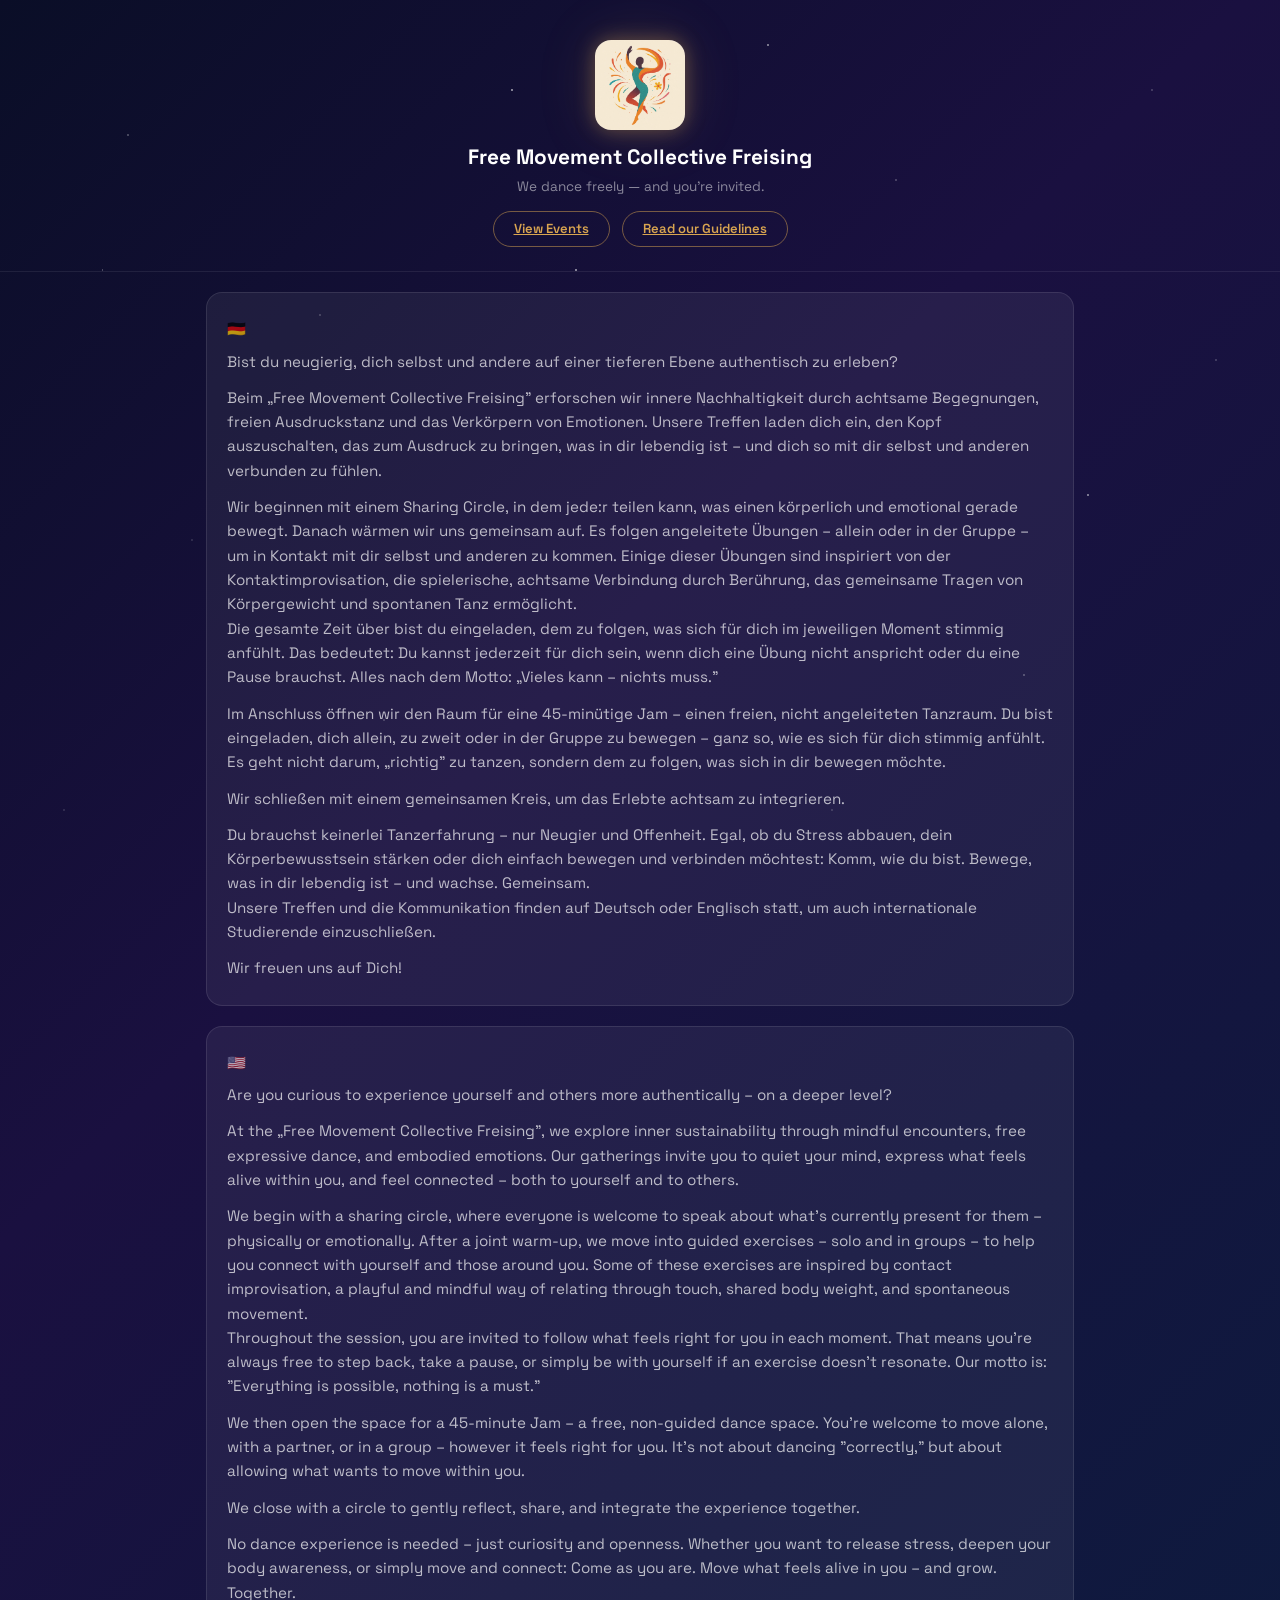
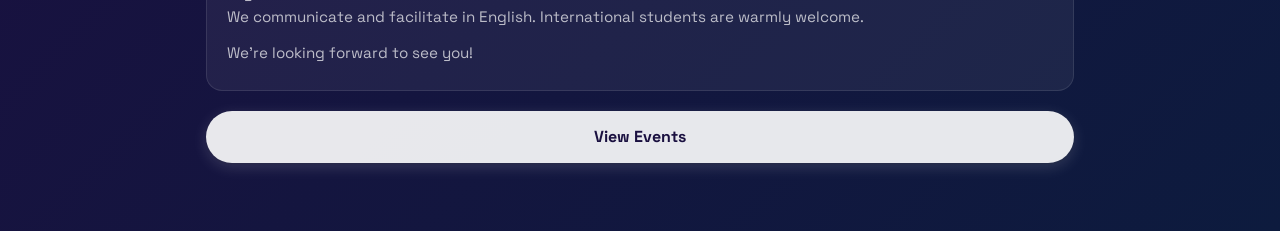
==== details/index.html @ 68a17338 "Restored that /events is the calender and /events/details" ====
<!DOCTYPE html>
<html lang="en">
<head>
  <meta charset="UTF-8">
  <meta name="viewport" content="width=device-width, initial-scale=1.0">
  <title>Free Movement Collective Freising</title>
  <link rel="preconnect" href="https://fonts.googleapis.com">
  <link rel="preconnect" href="https://fonts.gstatic.com" crossorigin>
  <link href="https://fonts.googleapis.com/css2?family=Space+Grotesk:wght@400;500;600;700&display=swap" rel="stylesheet">
  <link rel="stylesheet" href="../css/style.css">
</head>
<body>

  <header>
    <img src="../FMLogo.jpg" alt="Free Movement Collective Logo" class="logo">
    <h1>Free Movement Collective Freising</h1>
    <p class="subtitle">We dance freely — and you're invited.</p>
    <div class="header-buttons">
      <a href="../" class="guidelines-btn">View Events</a>
      <a href="../guidelines.html" class="guidelines-btn">Read our Guidelines</a>
    </div>
  </header>

  <main>
    <section class="home-intro">
      <p class="home-flag">🇩🇪</p>
      <p>Bist du neugierig, dich selbst und andere auf einer tieferen Ebene authentisch zu erleben?</p>
      <p>Beim „Free Movement Collective Freising" erforschen wir innere Nachhaltigkeit durch achtsame Begegnungen, freien Ausdruckstanz und das Verkörpern von Emotionen. Unsere Treffen laden dich ein, den Kopf auszuschalten, das zum Ausdruck zu bringen, was in dir lebendig ist – und dich so mit dir selbst und anderen verbunden zu fühlen.</p>
      <p>Wir beginnen mit einem Sharing Circle, in dem jede:r teilen kann, was einen körperlich und emotional gerade bewegt. Danach wärmen wir uns gemeinsam auf. Es folgen angeleitete Übungen – allein oder in der Gruppe – um in Kontakt mit dir selbst und anderen zu kommen. Einige dieser Übungen sind inspiriert von der Kontaktimprovisation, die spielerische, achtsame Verbindung durch Berührung, das gemeinsame Tragen von Körpergewicht und spontanen Tanz ermöglicht.<br>
      Die gesamte Zeit über bist du eingeladen, dem zu folgen, was sich für dich im jeweiligen Moment stimmig anfühlt. Das bedeutet: Du kannst jederzeit für dich sein, wenn dich eine Übung nicht anspricht oder du eine Pause brauchst. Alles nach dem Motto: „Vieles kann – nichts muss."</p>
      <p>Im Anschluss öffnen wir den Raum für eine 45-minütige Jam – einen freien, nicht angeleiteten Tanzraum. Du bist eingeladen, dich allein, zu zweit oder in der Gruppe zu bewegen – ganz so, wie es sich für dich stimmig anfühlt. Es geht nicht darum, „richtig" zu tanzen, sondern dem zu folgen, was sich in dir bewegen möchte.</p>
      <p>Wir schließen mit einem gemeinsamen Kreis, um das Erlebte achtsam zu integrieren.</p>
      <p>Du brauchst keinerlei Tanzerfahrung – nur Neugier und Offenheit. Egal, ob du Stress abbauen, dein Körperbewusstsein stärken oder dich einfach bewegen und verbinden möchtest: Komm, wie du bist. Bewege, was in dir lebendig ist – und wachse. Gemeinsam.<br>
      Unsere Treffen und die Kommunikation finden auf Deutsch oder Englisch statt, um auch internationale Studierende einzuschließen.</p>
      <p>Wir freuen uns auf Dich!</p>
    </section>

    <section class="home-intro">
      <p class="home-flag">🇺🇸</p>
      <p>Are you curious to experience yourself and others more authentically – on a deeper level?</p>
      <p>At the „Free Movement Collective Freising", we explore inner sustainability through mindful encounters, free expressive dance, and embodied emotions. Our gatherings invite you to quiet your mind, express what feels alive within you, and feel connected – both to yourself and to others.</p>
      <p>We begin with a sharing circle, where everyone is welcome to speak about what's currently present for them – physically or emotionally. After a joint warm-up, we move into guided exercises – solo and in groups – to help you connect with yourself and those around you. Some of these exercises are inspired by contact improvisation, a playful and mindful way of relating through touch, shared body weight, and spontaneous movement.<br>
      Throughout the session, you are invited to follow what feels right for you in each moment. That means you're always free to step back, take a pause, or simply be with yourself if an exercise doesn't resonate. Our motto is: "Everything is possible, nothing is a must."</p>
      <p>We then open the space for a 45-minute Jam – a free, non-guided dance space. You're welcome to move alone, with a partner, or in a group – however it feels right for you. It's not about dancing "correctly," but about allowing what wants to move within you.</p>
      <p>We close with a circle to gently reflect, share, and integrate the experience together.</p>
      <p>No dance experience is needed – just curiosity and openness. Whether you want to release stress, deepen your body awareness, or simply move and connect: Come as you are. Move what feels alive in you – and grow. Together.<br>
      We communicate and facilitate in English. International students are warmly welcome.</p>
      <p>We're looking forward to see you!</p>
    </section>

    <div class="action-buttons">
      <a href="../" class="action-btn">
        View Events
      </a>
    </div>
  </main>

</body>
</html>
---- css/style.css ----
/* ── Reset ── */
*, *::before, *::after { box-sizing: border-box; margin: 0; padding: 0; }

/* ── Animations ── */
@keyframes twinkle {
  0%, 100% { opacity: 0.3; }
  50% { opacity: 1; }
}

@keyframes float {
  0%, 100% { transform: translateY(0); }
  50% { transform: translateY(-4px); }
}

@keyframes fadeIn {
  from { opacity: 0; transform: translateY(12px); }
  to { opacity: 1; transform: translateY(0); }
}

@keyframes glowPulse {
  0%, 100% { opacity: 0.5; }
  50% { opacity: 0.8; }
}

/* ── Base ── */
body {
  font-family: 'Space Grotesk', system-ui, -apple-system, sans-serif;
  background: linear-gradient(135deg, #0a0e27 0%, #1a1040 40%, #0d1b3e 100%);
  color: #e0e0e0;
  line-height: 1.5;
  min-height: 100vh;
  position: relative;
  overflow-x: hidden;
}

/* ── Stars ── */
body::before {
  content: '';
  position: fixed;
  top: 0; left: 0;
  width: 100%; height: 100%;
  pointer-events: none;
  z-index: 0;
  background:
    radial-gradient(1px 1px at 10% 15%, rgba(255,255,255,0.8), transparent),
    radial-gradient(1px 1px at 25% 35%, rgba(255,255,255,0.6), transparent),
    radial-gradient(1.5px 1.5px at 40% 10%, rgba(255,255,255,0.9), transparent),
    radial-gradient(1px 1px at 55% 45%, rgba(255,255,255,0.5), transparent),
    radial-gradient(1px 1px at 70% 20%, rgba(255,255,255,0.7), transparent),
    radial-gradient(1.5px 1.5px at 85% 55%, rgba(255,255,255,0.8), transparent),
    radial-gradient(1px 1px at 15% 60%, rgba(255,255,255,0.4), transparent),
    radial-gradient(1px 1px at 30% 80%, rgba(255,255,255,0.6), transparent),
    radial-gradient(1.5px 1.5px at 50% 70%, rgba(255,255,255,0.7), transparent),
    radial-gradient(1px 1px at 65% 90%, rgba(255,255,255,0.5), transparent),
    radial-gradient(1px 1px at 80% 75%, rgba(255,255,255,0.8), transparent),
    radial-gradient(1px 1px at 95% 40%, rgba(255,255,255,0.6), transparent),
    radial-gradient(1px 1px at 5% 90%, rgba(255,255,255,0.4), transparent),
    radial-gradient(1.5px 1.5px at 45% 30%, rgba(255,255,255,0.9), transparent),
    radial-gradient(1px 1px at 75% 50%, rgba(255,255,255,0.5), transparent),
    radial-gradient(1px 1px at 20% 50%, rgba(255,255,255,0.7), transparent),
    radial-gradient(1px 1px at 90% 10%, rgba(255,255,255,0.6), transparent),
    radial-gradient(1px 1px at 35% 95%, rgba(255,255,255,0.4), transparent),
    radial-gradient(1.5px 1.5px at 60% 5%, rgba(255,255,255,0.8), transparent),
    radial-gradient(1px 1px at 8% 30%, rgba(255,255,255,0.5), transparent);
  animation: twinkle 4s ease-in-out infinite alternate;
}

/* ── Header ── */
header {
  text-align: center;
  padding: 2.5rem 1rem 1.5rem;
  background: transparent;
  border-bottom: 1px solid rgba(255,255,255,0.08);
  position: relative;
  z-index: 1;
  animation: fadeIn 0.8s ease-out;
}

.logo {
  width: 90px;
  height: 90px;
  object-fit: cover;
  border-radius: 16px;
  margin-bottom: 0.75rem;
  display: block;
  margin-left: auto;
  margin-right: auto;
  box-shadow:
    0 0 20px rgba(217, 165, 80, 0.4),
    0 0 60px rgba(217, 165, 80, 0.15);
  animation: glowPulse 3s ease-in-out infinite;
}

header h1 {
  font-size: 1.3rem;
  font-weight: 700;
  color: #fff;
  margin-bottom: 0.25rem;
}

.subtitle {
  font-size: 0.85rem;
  color: rgba(255,255,255,0.5);
}

/* ── Layout ── */
main {
  max-width: 900px;
  margin: 0 auto;
  padding: 1.25rem 1rem 3rem;
  position: relative;
  z-index: 1;
  animation: fadeIn 0.8s ease-out 0.2s both;
}

/* ── Calendar section ── */
.calendar-section {
  display: flex;
  flex-direction: column;
  gap: 1.25rem;
}

/* Grid card — glassmorphism */
.cal-grid-wrapper {
  background: rgba(255, 255, 255, 0.06);
  border: 1px solid rgba(255, 255, 255, 0.1);
  border-radius: 16px;
  padding: 1.25rem;
  backdrop-filter: blur(12px);
  -webkit-backdrop-filter: blur(12px);
}

.cal-grid-header {
  display: flex;
  align-items: center;
  justify-content: space-between;
  margin-bottom: 1rem;
}

.cal-month-label {
  font-size: 1rem;
  font-weight: 700;
  color: #fff;
}

.cal-nav-btn {
  background: rgba(255, 255, 255, 0.08);
  border: 1px solid rgba(255, 255, 255, 0.12);
  border-radius: 8px;
  width: 34px;
  height: 34px;
  font-size: 1.4rem;
  line-height: 1;
  cursor: pointer;
  color: rgba(255, 255, 255, 0.7);
  display: flex;
  align-items: center;
  justify-content: center;
  transition: background 0.2s, border-color 0.2s;
}

.cal-nav-btn:hover {
  background: rgba(255, 255, 255, 0.15);
  border-color: rgba(217, 165, 80, 0.5);
  color: #fff;
}

.cal-today-btn {
  margin-left: 0.35rem;
  padding: 0 0.75rem;
  height: 34px;
  background: rgba(255, 255, 255, 0.08);
  border: 1px solid rgba(255, 255, 255, 0.12);
  border-radius: 8px;
  font-size: 0.78rem;
  font-weight: 600;
  color: rgba(255, 255, 255, 0.7);
  cursor: pointer;
  transition: background 0.2s, border-color 0.2s;
}

.cal-today-btn:hover {
  background: rgba(255, 255, 255, 0.15);
  border-color: rgba(217, 165, 80, 0.5);
}

/* Weekday headers */
.cal-weekdays {
  display: grid;
  grid-template-columns: repeat(7, 1fr);
  margin-bottom: 0.3rem;
}

.cal-weekdays span {
  text-align: center;
  font-size: 0.7rem;
  font-weight: 600;
  color: rgba(255, 255, 255, 0.35);
  text-transform: uppercase;
  letter-spacing: 0.04em;
  padding-bottom: 0.4rem;
}

/* Day cells */
.cal-days {
  display: grid;
  grid-template-columns: repeat(7, 1fr);
  gap: 3px;
}

.cal-day {
  display: flex;
  flex-direction: column;
  align-items: center;
  justify-content: center;
  aspect-ratio: 1;
  border-radius: 8px;
  gap: 3px;
  transition: background 0.15s;
}

.cal-day-num {
  font-size: 0.82rem;
  font-weight: 500;
  color: rgba(255, 255, 255, 0.8);
  line-height: 1;
}

.cal-day--past .cal-day-num {
  color: rgba(255, 255, 255, 0.25);
}

.cal-day--today {
  background: rgba(217, 165, 80, 0.85);
  box-shadow: 0 0 12px rgba(217, 165, 80, 0.4);
}

.cal-day--today .cal-day-num {
  color: #fff;
  font-weight: 700;
}

/* Future event days — amber glow */
.cal-day--has-event:not(.cal-day--today):not(.cal-day--past) {
  background: rgba(217, 165, 80, 0.2);
  border: 1px solid rgba(217, 165, 80, 0.3);
  cursor: pointer;
}

.cal-day--has-event:not(.cal-day--today):not(.cal-day--past):hover {
  background: rgba(217, 165, 80, 0.35);
}

/* Past event days */
.cal-day--past.cal-day--has-event {
  background: rgba(255, 255, 255, 0.04);
  cursor: pointer;
}

.cal-day--past.cal-day--has-event:hover {
  background: rgba(255, 255, 255, 0.08);
}

.cal-day--past .cal-dot {
  background: rgba(255, 255, 255, 0.2);
}

.cal-dot {
  width: 5px;
  height: 5px;
  border-radius: 50%;
  background: #d9a550;
  flex-shrink: 0;
}

.cal-day--today .cal-dot {
  background: #ffe4a8;
}

/* Events list card — glassmorphism */
.cal-events-wrapper {
  background: rgba(255, 255, 255, 0.06);
  border: 1px solid rgba(255, 255, 255, 0.1);
  border-radius: 16px;
  padding: 1.5rem 1.25rem 1.75rem;
  position: relative;
  max-height: 560px;
  overflow-x: hidden;
  overflow-y: auto;
  scroll-behavior: smooth;
  backdrop-filter: blur(12px);
  -webkit-backdrop-filter: blur(12px);
}

/* Thin subtle scrollbar */
.cal-events-wrapper::-webkit-scrollbar { width: 4px; }
.cal-events-wrapper::-webkit-scrollbar-track { background: transparent; }
.cal-events-wrapper::-webkit-scrollbar-thumb { background: rgba(217, 165, 80, 0.3); border-radius: 2px; }

.cal-events-heading {
  font-size: 1rem;
  font-weight: 700;
  color: #fff;
  margin-bottom: 1.25rem;
}

.cal-group-heading {
  font-size: 0.7rem;
  font-weight: 700;
  text-transform: uppercase;
  letter-spacing: 0.07em;
  color: rgba(255, 255, 255, 0.3);
  margin: 1.5rem 0 0.6rem;
}

/* Remove extra top margin from first group */
.cal-group-heading:first-child { margin-top: 0; }

/* Past / upcoming divider */
.cal-divider {
  display: flex;
  align-items: center;
  gap: 0.6rem;
  margin: 1rem 0;
  font-size: 0.68rem;
  font-weight: 700;
  text-transform: uppercase;
  letter-spacing: 0.07em;
  color: #d9a550;
}

.cal-divider::before,
.cal-divider::after {
  content: '';
  flex: 1;
  height: 1px;
  background: rgba(217, 165, 80, 0.2);
}

/* Hidden when there are no past events */
.cal-divider--hidden {
  display: none;
}

/* Event cards */
.event-card {
  display: flex;
  gap: 1rem;
  padding: 0.9rem 0;
  border-bottom: 1px solid rgba(255, 255, 255, 0.06);
}

.event-card:last-child { border-bottom: none; }

.event-badge {
  flex-shrink: 0;
  width: 50px;
  display: flex;
  flex-direction: column;
  align-items: center;
  background: rgba(217, 165, 80, 0.2);
  border: 1px solid rgba(217, 165, 80, 0.3);
  border-radius: 10px;
  padding: 0.45rem 0.25rem;
  color: #fff;
}

.event-badge-day {
  font-size: 1.35rem;
  font-weight: 700;
  line-height: 1;
  color: #ffe4a8;
}

.event-badge-month {
  font-size: 0.62rem;
  font-weight: 600;
  text-transform: uppercase;
  letter-spacing: 0.04em;
  color: rgba(255, 228, 168, 0.7);
  line-height: 1.6;
}

.event-badge-weekday {
  font-size: 0.58rem;
  color: rgba(255, 255, 255, 0.5);
  text-transform: uppercase;
  letter-spacing: 0.03em;
}

.event-info {
  flex: 1;
  min-width: 0;
  overflow-wrap: break-word;
  word-break: break-word;
}

.event-title {
  font-size: 0.95rem;
  font-weight: 700;
  color: #fff;
  margin-bottom: 0.3rem;
}

.event-meta {
  font-size: 0.8rem;
  color: rgba(255, 255, 255, 0.5);
  margin-bottom: 0.15rem;
  display: flex;
  align-items: baseline;
  gap: 0.3rem;
}

.event-icon { font-size: 0.75rem; }

.event-location-link {
  color: rgba(255, 255, 255, 0.5);
  text-decoration: underline;
  text-decoration-color: rgba(255, 255, 255, 0.2);
  text-underline-offset: 2px;
}

.event-location-link:hover {
  color: #d9a550;
  text-decoration-color: #d9a550;
}

.event-meta--organizers { color: rgba(255, 255, 255, 0.4); }

.event-desc {
  font-size: 0.78rem;
  color: rgba(255, 255, 255, 0.45);
  margin-top: 0.4rem;
  line-height: 1.55;
}

.event-bring {
  font-size: 0.78rem;
  color: rgba(255, 255, 255, 0.45);
  margin-top: 0.4rem;
  line-height: 1.55;
}

.event-bring-label {
  font-weight: 600;
  color: rgba(255, 255, 255, 0.7);
}

/* Multi-day badge styles */
.event-badge-day-range {
  font-size: 0.95rem;
  font-weight: 700;
  line-height: 1;
  color: #ffe4a8;
}

.event-badge-range {
  font-size: 0.58rem;
  font-weight: 600;
  color: rgba(255, 228, 168, 0.6);
  line-height: 1.5;
  text-align: center;
}

.event-badge-range-arrow {
  font-size: 0.65rem;
  color: rgba(255, 255, 255, 0.4);
  line-height: 1;
}

.event-register-btn {
  display: inline-block;
  margin-top: 0.6rem;
  padding: 0.35rem 1rem;
  background: rgba(217, 165, 80, 0.25);
  color: #ffe4a8;
  border: 1px solid rgba(217, 165, 80, 0.4);
  border-radius: 999px;
  font-size: 0.78rem;
  font-weight: 600;
  text-decoration: none;
  transition: background 0.2s, border-color 0.2s;
}

.event-register-btn:hover {
  background: rgba(217, 165, 80, 0.4);
  border-color: rgba(217, 165, 80, 0.6);
}

.event-register-btn--disabled {
  background: rgba(255, 255, 255, 0.05);
  color: rgba(255, 255, 255, 0.25);
  border-color: rgba(255, 255, 255, 0.1);
  cursor: default;
  pointer-events: none;
}

/* State messages */
.cal-empty, .cal-loading {
  font-size: 0.88rem;
  color: rgba(255, 255, 255, 0.35);
  padding: 0.5rem 0;
}

.cal-error {
  font-size: 0.88rem;
  color: #f87171;
  padding: 0.5rem 0;
}

/* ── Action buttons (cloud style) ── */
.action-buttons {
  display: flex;
  gap: 1rem;
  margin-bottom: 1.25rem;
}

.action-btn {
  flex: 1;
  display: inline-block;
  padding: 0.9rem 1.5rem;
  background: rgba(255, 255, 255, 0.9);
  color: #1a1040;
  border: none;
  border-radius: 50px;
  font-size: 1rem;
  font-weight: 700;
  text-align: center;
  text-decoration: none;
  cursor: pointer;
  box-shadow:
    0 4px 15px rgba(255, 255, 255, 0.15),
    0 1px 3px rgba(0, 0, 0, 0.2);
  transition: transform 0.25s, box-shadow 0.25s, background 0.25s;
  animation: float 4s ease-in-out infinite;
}

.action-btn:nth-child(2) {
  animation-delay: -1s;
}

.action-btn:hover:not([disabled]) {
  background: #fff;
  transform: translateY(-3px) scale(1.02);
  box-shadow:
    0 8px 25px rgba(217, 165, 80, 0.25),
    0 2px 6px rgba(0, 0, 0, 0.2);
}

.action-btn[disabled] {
  opacity: 0.4;
  cursor: not-allowed;
}

/* ── Header buttons ── */
.header-buttons {
  display: flex;
  gap: 0.75rem;
  justify-content: center;
  margin-top: 0.85rem;
}

.guidelines-btn {
  display: inline-block;
  padding: 0.45rem 1.25rem;
  border: 1.5px solid rgba(217, 165, 80, 0.5);
  background: transparent;
  border-radius: 999px;
  cursor: pointer;
  font-size: 0.82rem;
  font-weight: 600;
  color: #d9a550;
  transition: background 0.2s, color 0.2s, border-color 0.2s, box-shadow 0.2s;
}

.guidelines-btn:hover {
  background: rgba(217, 165, 80, 0.15);
  border-color: #d9a550;
  color: #ffe4a8;
  box-shadow: 0 0 15px rgba(217, 165, 80, 0.2);
}

/* ── Guidelines page ── */
.guidelines-page {
  background: rgba(255, 255, 255, 0.06);
  border: 1px solid rgba(255, 255, 255, 0.1);
  border-radius: 16px;
  padding: 2rem 1.75rem 2.5rem;
  backdrop-filter: blur(12px);
  -webkit-backdrop-filter: blur(12px);
}

.guidelines-body h1 {
  font-size: 1.3rem;
  font-weight: 700;
  margin-bottom: 0.25rem;
  color: #fff;
}

.guidelines-body > p:first-of-type {
  color: rgba(255, 255, 255, 0.5);
  font-size: 0.82rem;
  margin-bottom: 1rem;
}

.guidelines-body h2 {
  font-size: 1rem;
  font-weight: 700;
  margin: 1.5rem 0 0.5rem;
  color: #fff;
}

.guidelines-body p {
  font-size: 0.88rem;
  color: rgba(255, 255, 255, 0.65);
  margin-bottom: 0.6rem;
}

.guidelines-body ul, .guidelines-body ol {
  padding-left: 1.25rem;
  margin-bottom: 0.6rem;
}

.guidelines-body li {
  font-size: 0.88rem;
  color: rgba(255, 255, 255, 0.65);
  margin-bottom: 0.35rem;
}

.guidelines-body strong { color: #fff; }

.guidelines-body a { color: #d9a550; }
.guidelines-body a:hover { color: #ffe4a8; }

.guidelines-body hr {
  border: none;
  border-top: 1px solid rgba(255, 255, 255, 0.1);
  margin: 1.25rem 0;
}

/* ── Home intro ── */
.home-intro {
  background: rgba(255, 255, 255, 0.06);
  border: 1px solid rgba(255, 255, 255, 0.1);
  border-radius: 16px;
  padding: 1.5rem 1.25rem;
  margin-bottom: 1.25rem;
  backdrop-filter: blur(12px);
  -webkit-backdrop-filter: blur(12px);
}

.home-intro p {
  font-size: 0.95rem;
  color: rgba(255, 255, 255, 0.7);
  margin-bottom: 0.75rem;
  line-height: 1.6;
}

.home-intro p:last-child {
  margin-bottom: 0;
}

.home-flag {
  font-size: 1.5rem;
  margin-bottom: 0.5rem !important;
}

/* ── Responsive ── */
@media (max-width: 600px) {
  header h1 { font-size: 1.1rem; }
  .cal-day-num { font-size: 0.75rem; }
  .event-badge { width: 44px; }
  .event-badge-day { font-size: 1.1rem; }
  .event-title { font-size: 0.88rem; }
  .cal-events-wrapper { max-height: 420px; }
  .action-btn { font-size: 0.9rem; padding: 0.8rem 1.2rem; }
}
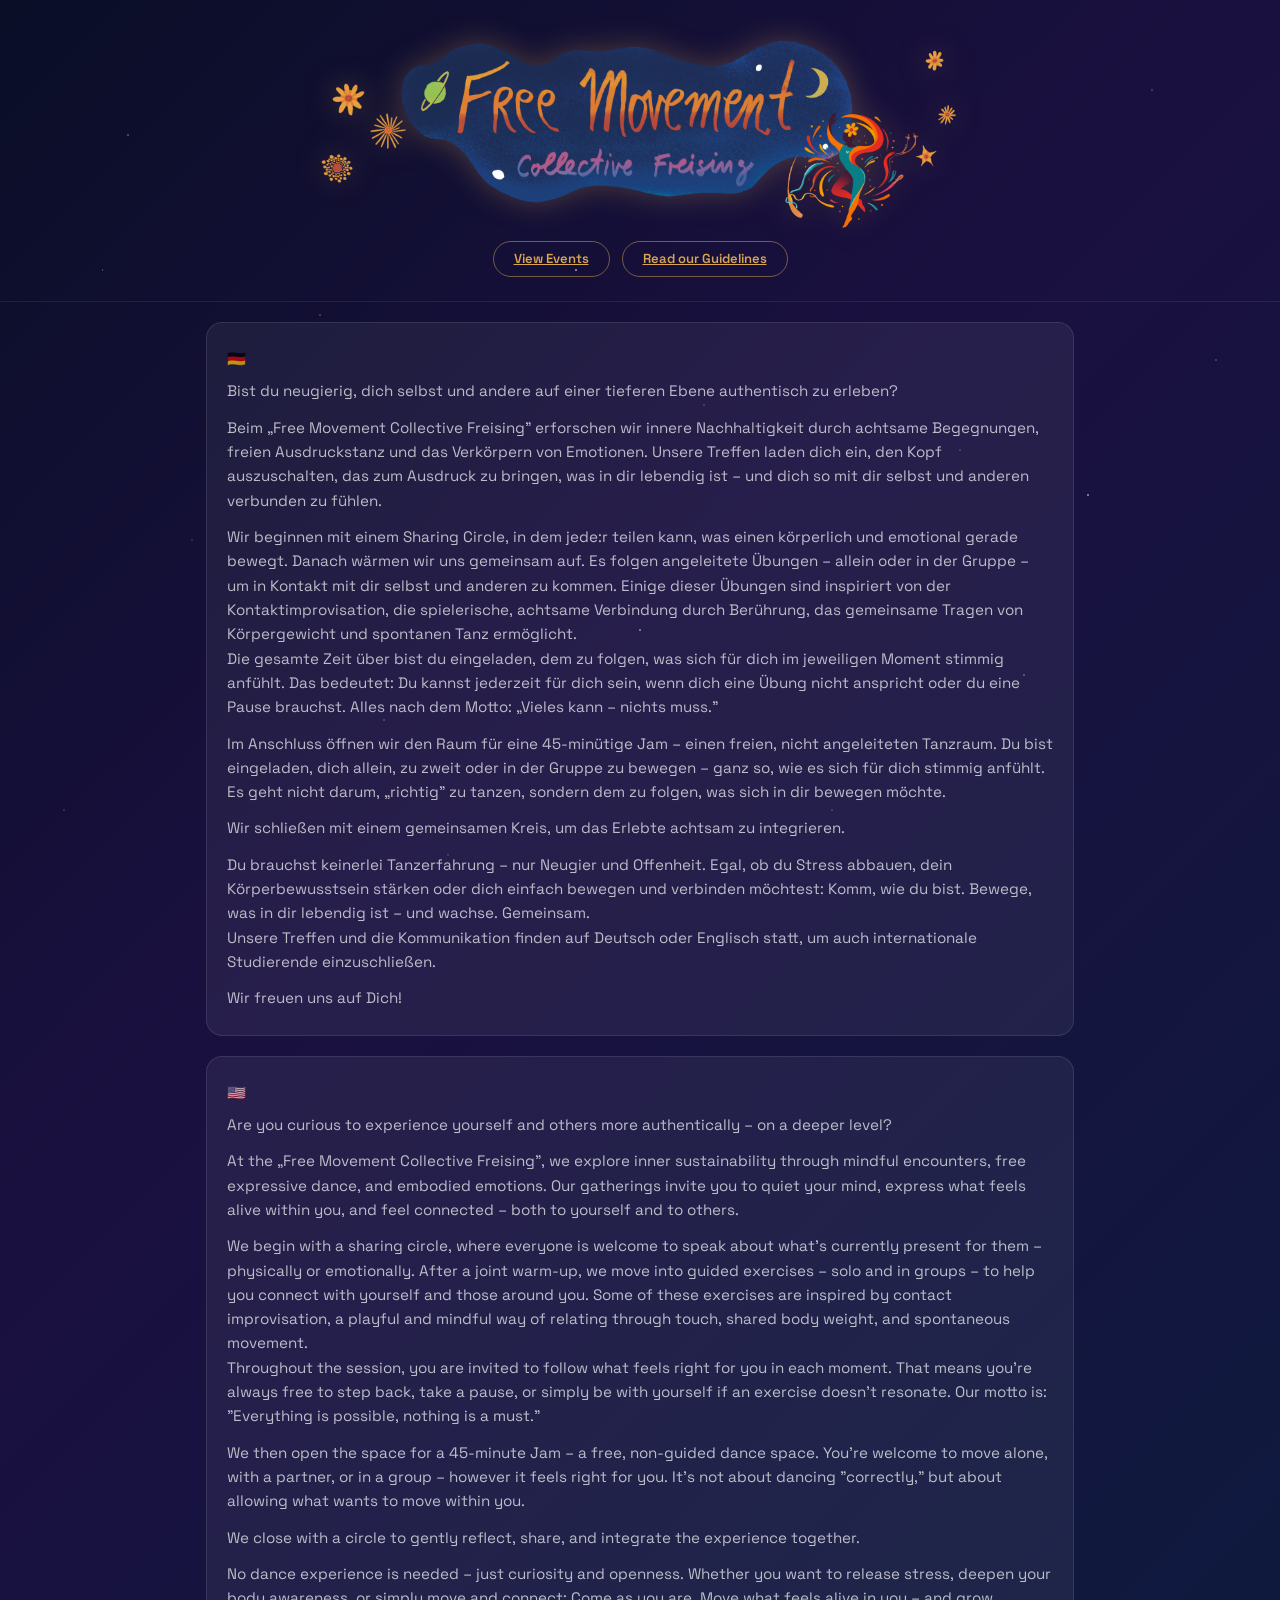
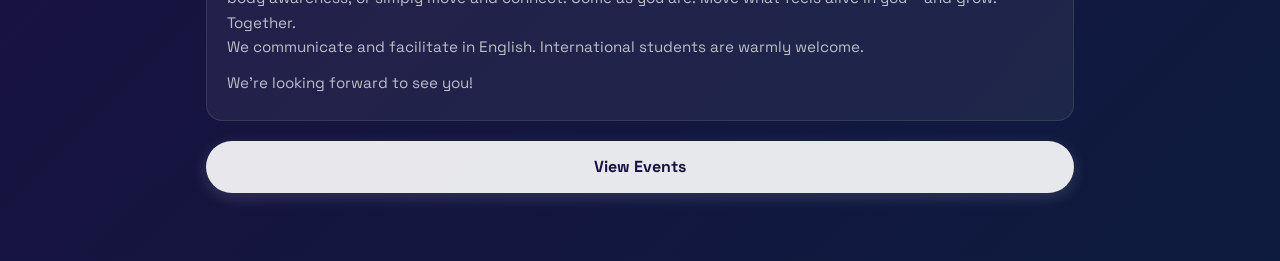
==== commit 7e6c7651: "Inserted Header photo integrating "Free Movement Collective Freising" text and logo fall back option" ====
--- a/details/index.html
+++ b/details/index.html
@@ -12,9 +12,12 @@
 <body>
 
   <header>
-    <img src="../FMLogo.jpg" alt="Free Movement Collective Logo" class="logo">
-    <h1>Free Movement Collective Freising</h1>
-    <p class="subtitle">We dance freely — and you're invited.</p>
+    <img src="../freemovementfreising-header.png" alt="Free Movement Collective Freising" class="header-svg" onerror="this.style.display='none';document.getElementById('header-fallback').style.display='block'">
+    <div id="header-fallback" style="display:none">
+      <img src="../FMLogo.jpg" alt="Free Movement Collective Logo" class="logo">
+      <h1>Free Movement Collective Freising</h1>
+      <p class="subtitle">We dance freely — and you're invited.</p>
+    </div>
     <div class="header-buttons">
       <a href="../" class="guidelines-btn">View Events</a>
       <a href="../guidelines.html" class="guidelines-btn">Read our Guidelines</a>
--- a/css/style.css
+++ b/css/style.css
@@ -91,6 +91,17 @@
   animation: glowPulse 3s ease-in-out infinite;
 }
 
+.header-svg {
+  max-width: 640px;
+  width: 100%;
+  height: auto;
+  margin-bottom: 0.5rem;
+  display: block;
+  margin-left: auto;
+  margin-right: auto;
+  filter: drop-shadow(0 0 15px rgba(217, 165, 80, 0.3));
+}
+
 header h1 {
   font-size: 1.3rem;
   font-weight: 700;
@@ -668,6 +679,7 @@
 /* ── Responsive ── */
 @media (max-width: 600px) {
   header h1 { font-size: 1.1rem; }
+  .header-svg { max-width: 480px; }
   .cal-day-num { font-size: 0.75rem; }
   .event-badge { width: 44px; }
   .event-badge-day { font-size: 1.1rem; }
